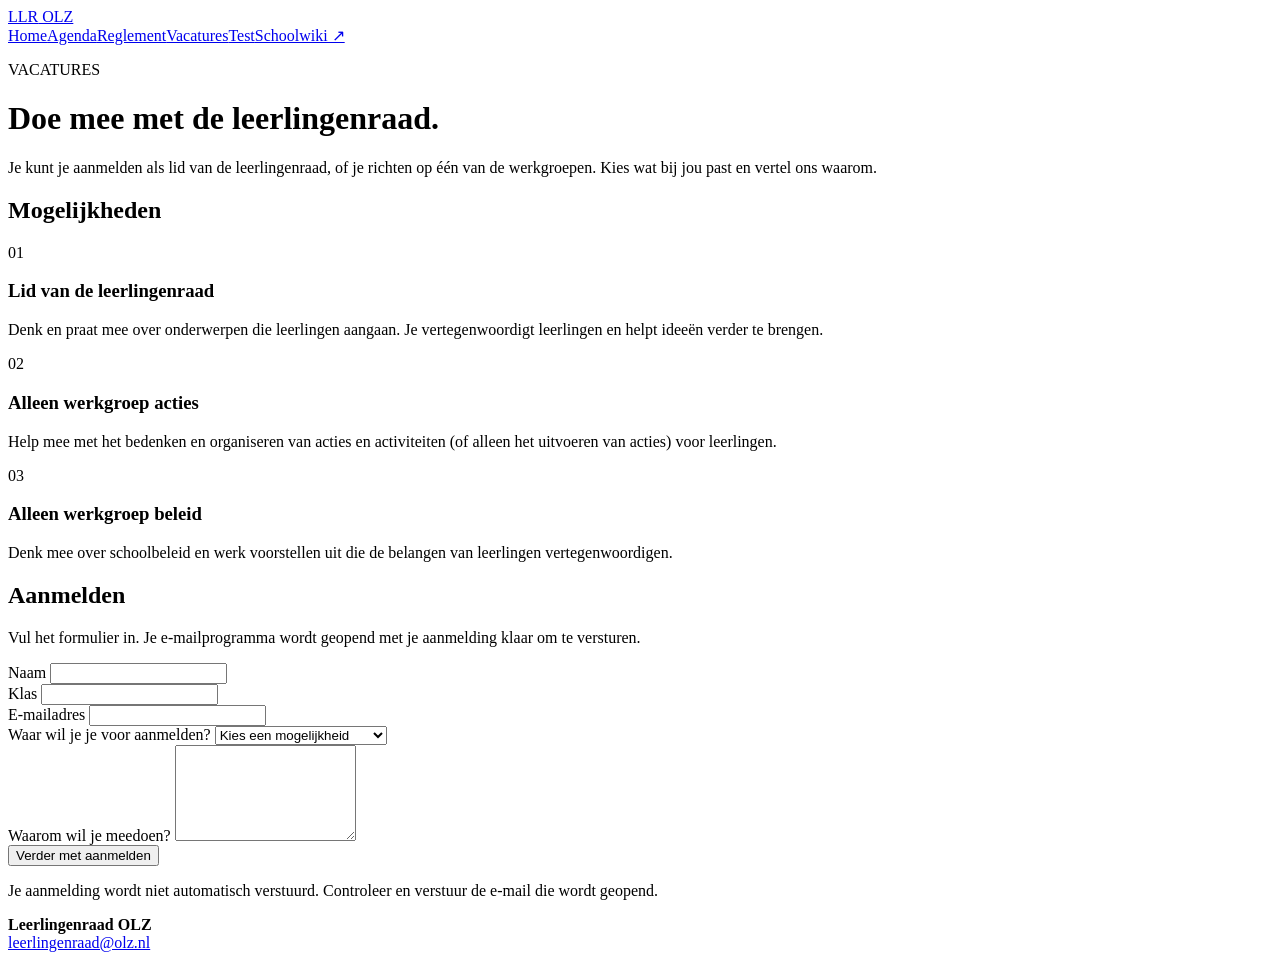
==== vacatures.html @ 8a71e436 "fix" ====
<!doctype html>
<html lang="nl">

<head>
    <meta charset="utf-8">
    <meta name="viewport" content="width=device-width,initial-scale=1">
    <title>Vacatures · LLR OLZ</title>
    <link rel="stylesheet" href="style.css">
</head>

<body>
    <header>
        <div class="bar"><a class="brand" href="index.html"><span>LLR</span> OLZ</a>
            <nav><a href="index.html">Home</a><a href="agenda.html">Agenda</a><a href="reglement.html">Reglement</a><a
                    class="active" href="vacatures.html">Vacatures</a><a href="test.html">Test</a><a
                    href="https://olz.schoolwiki.nl/openbaar-lycuem-zeist/onze-school#leerlingenraad"
                    target="_blank" rel="noopener">Schoolwiki ↗</a></nav>
        </div>
    </header>
    <main class="page">
        <p class="eyebrow">VACATURES</p>
        <h1>Doe mee met de leerlingenraad.</h1>
        <p class="lead">Je kunt je aanmelden als lid van de leerlingenraad, of je richten op één van de werkgroepen.
            Kies wat bij jou past en vertel ons waarom.</p>

        <h2>Mogelijkheden</h2>
        <section class="vacancy-grid" aria-label="Mogelijkheden om mee te doen">
            <article class="vacancy-card">
                <span class="num">01</span>
                <h3>Lid van de leerlingenraad</h3>
                <p>Denk en praat mee over onderwerpen die leerlingen aangaan. Je vertegenwoordigt leerlingen en helpt
                    ideeën verder te brengen.</p>
            </article>
            <article class="vacancy-card">
                <span class="num">02</span>
                <h3>Alleen werkgroep acties</h3>
                <p>Help mee met het bedenken en organiseren van acties en activiteiten (of alleen het uitvoeren van acties) voor leerlingen.</p>
            </article>
            <article class="vacancy-card">
                <span class="num">03</span>
                <h3>Alleen werkgroep beleid</h3>
                <p>Denk mee over schoolbeleid en werk voorstellen uit die de belangen van leerlingen vertegenwoordigen.</p>
            </article>
        </section>

        <section class="application" aria-labelledby="application-heading">
            <h2 id="application-heading">Aanmelden</h2>
            <p>Vul het formulier in. Je e-mailprogramma wordt geopend met je aanmelding klaar om te versturen.</p>
            <form id="application-form">
                <div class="form-field">
                    <label for="applicant-name">Naam</label>
                    <input id="applicant-name" name="name" type="text" autocomplete="name" required>
                </div>
                <div class="form-field">
                    <label for="applicant-class">Klas</label>
                    <input id="applicant-class" name="class" type="text" autocomplete="off" required>
                </div>
                <div class="form-field">
                    <label for="applicant-email">E-mailadres</label>
                    <input id="applicant-email" name="email" type="email" autocomplete="email" required>
                </div>
                <div class="form-field">
                    <label for="application-role">Waar wil je je voor aanmelden?</label>
                    <select id="application-role" name="role" required>
                        <option value="">Kies een mogelijkheid</option>
                        <option value="Lid van de leerlingenraad">Lid van de leerlingenraad</option>
                        <option value="Alleen werkgroep acties">Alleen werkgroep acties</option>
                        <option value="Alleen werkgroep beleid">Alleen werkgroep beleid</option>
                    </select>
                </div>
                <div class="form-field">
                    <label for="applicant-motivation">Waarom wil je meedoen?</label>
                    <textarea id="applicant-motivation" name="motivation" rows="6" required></textarea>
                </div>
                <button class="button" type="submit">Verder met aanmelden</button>
                <p class="form-note muted">Je aanmelding wordt niet automatisch verstuurd. Controleer en verstuur de
                    e-mail die wordt geopend.</p>
                <p id="application-status" class="result" aria-live="polite"></p>
            </form>
        </section>
    </main>
    <footer>
        <div><strong>Leerlingenraad OLZ</strong><br><a
                href="mailto:leerlingenraad@olz.nl">leerlingenraad@olz.nl</a></div>
    </footer>
    <script>
        document.getElementById('application-form').addEventListener('submit', event => {
            event.preventDefault();
            const form = event.currentTarget;
            if (!form.reportValidity()) return;

            const data = new FormData(form);
            const subject = 'Aanmelding leerlingenraad';
            const body = [
                `Naam: ${data.get('name')}`,
                `Klas: ${data.get('class')}`,
                `E-mailadres: ${data.get('email')}`,
                `Aanmelding voor: ${data.get('role')}`,
                '',
                'Motivatie:',
                data.get('motivation')
            ].join('\n');

            document.getElementById('application-status').textContent =
                'Je e-mailprogramma wordt geopend. Verstuur de e-mail daar om je aanmelding af te ronden.';
            window.location.href = `mailto:leerlingenraad@olz.nl?subject=${encodeURIComponent(subject)}&body=${encodeURIComponent(body)}`;
        });
    </script>
</body>

</html>
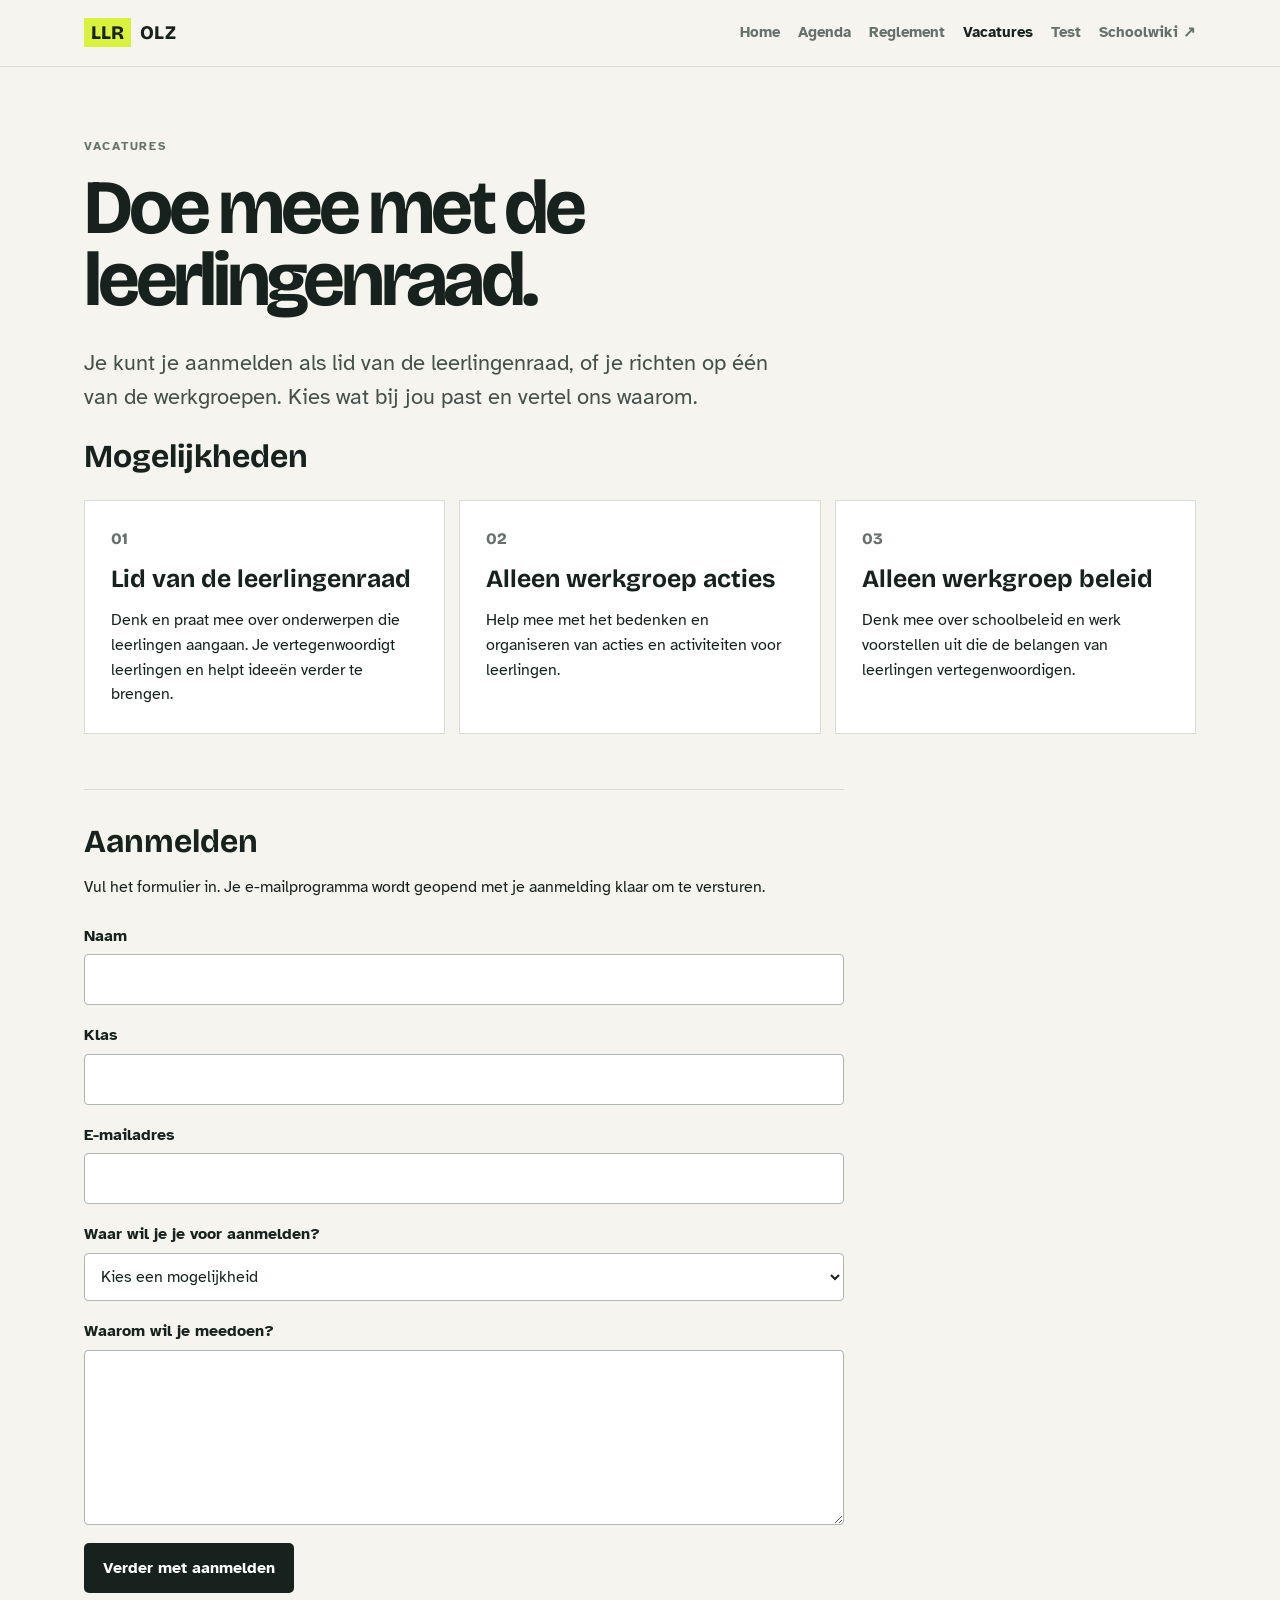
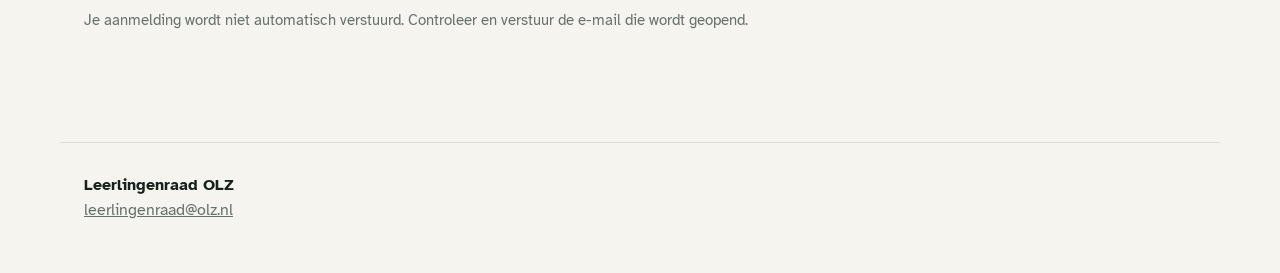
==== commit b8186d64: "first commit" ====
--- a/vacatures.html
+++ b/vacatures.html
@@ -34,7 +34,7 @@
             <article class="vacancy-card">
                 <span class="num">02</span>
                 <h3>Alleen werkgroep acties</h3>
-                <p>Help mee met het bedenken en organiseren van acties en activiteiten (of alleen het uitvoeren van acties) voor leerlingen.</p>
+                <p>Help mee met het bedenken en organiseren van acties en activiteiten voor leerlingen.</p>
             </article>
             <article class="vacancy-card">
                 <span class="num">03</span>
--- a/style.css
+++ b/style.css
@@ -0,0 +1,6 @@
+@import url('https://fonts.googleapis.com/css2?family=Atkinson+Hyperlegible:wght@400;700&family=Bricolage+Grotesque:opsz,wght@12..96,500;12..96,700;12..96,800&display=swap');
+:root{--ink:#17221e;--muted:#66716c;--paper:#f5f4ef;--card:#fff;--line:#d9ddd8;--accent:#d9f23d;--dark:#17221e}*{box-sizing:border-box}body{margin:0;background:var(--paper);color:var(--ink);font-family:'Atkinson Hyperlegible',Arial,sans-serif;line-height:1.55}a{color:inherit}header{border-bottom:1px solid var(--line);background:rgba(245,244,239,.95);position:sticky;top:0;z-index:10}.bar{max-width:1160px;margin:auto;padding:18px 24px;display:flex;align-items:center;justify-content:space-between;gap:24px}.brand{text-decoration:none;font-family:'Bricolage Grotesque';font-weight:800;font-size:1.2rem}.brand span{background:var(--accent);padding:3px 7px;margin-right:5px}nav{display:flex;gap:18px;flex-wrap:wrap;justify-content:flex-end}nav a{text-decoration:none;font-weight:700;color:var(--muted);font-size:.95rem}nav a:hover,nav .active{color:var(--ink)}main{max-width:1160px;margin:auto;padding:0 24px}.hero{padding:105px 0 90px;max-width:900px}.eyebrow{font-size:.78rem;font-weight:700;letter-spacing:.14em;color:var(--muted);margin:0 0 16px}.hero h1,h1{font-family:'Bricolage Grotesque';font-size:clamp(3rem,8vw,6.7rem);line-height:.94;letter-spacing:-.055em;margin:0 0 30px}.hero h1 em{font-style:normal;background:var(--accent);padding:0 .08em}.lead{font-size:1.35rem;max-width:700px;color:#45504b}.actions{display:flex;gap:12px;margin-top:30px;flex-wrap:wrap}.button{display:inline-block;background:var(--dark);color:white;padding:13px 19px;border-radius:5px;text-decoration:none;border:0;font:inherit;font-weight:700;cursor:pointer}.button.secondary{background:transparent;color:var(--ink);border:1px solid var(--ink)}.grid{display:grid;grid-template-columns:repeat(3,1fr);gap:14px;padding:30px 0 80px}.grid article{background:var(--card);padding:30px;min-height:230px;border:1px solid var(--line)}.num{font-family:'Bricolage Grotesque';font-weight:800;color:var(--muted)}h2,h3{font-family:'Bricolage Grotesque';line-height:1.05}article h2{font-size:2rem}.callout{background:var(--dark);color:white;padding:40px;display:flex;justify-content:space-between;align-items:center;gap:30px;margin:0 0 80px}.callout .eyebrow{color:#b9c1bc}.callout h2{font-size:2.4rem;margin:0 0 10px}.callout a{color:white}.textlink{font-weight:700;white-space:nowrap}.page{padding-top:70px;padding-bottom:90px}.page>h1{font-size:clamp(2.7rem,6vw,5.5rem);max-width:900px}.notice{background:var(--accent);padding:22px 26px;margin:35px 0 55px;display:flex;justify-content:space-between;gap:20px;font-weight:700}.empty{border:1px dashed #aeb7b2;padding:30px;margin-top:20px}.muted{color:var(--muted)}code{background:#e8e9e5;padding:2px 5px}.document{max-width:900px}.document h2{font-size:2rem;border-top:1px solid var(--line);padding-top:35px;margin-top:55px}.document h3{font-size:1.35rem;margin-top:30px}.document p{font-size:1.05rem}.document ul{padding-left:25px}.document li{margin:.35rem 0}fieldset{border:1px solid var(--line);background:white;margin:18px 0;padding:25px}legend{font-family:'Bricolage Grotesque';font-size:1.3rem;font-weight:700;padding:0 5px}label{display:block;padding:8px 0}input{margin-right:8px}.result{font-size:1.2rem;font-weight:700;margin-top:20px}footer{border-top:1px solid var(--line);max-width:1160px;margin:auto;padding:30px 24px 50px;display:flex;justify-content:space-between;gap:20px;color:var(--muted)}footer strong{color:var(--ink)}@media(max-width:760px){.bar{align-items:flex-start;flex-direction:column}nav{justify-content:flex-start;gap:12px}.hero{padding:70px 0}.grid{grid-template-columns:1fr}.callout{display:block}.textlink{display:inline-block;margin-top:20px}.notice{display:block}.notice span{display:block;margin-top:5px}footer{display:block}.page{padding-top:45px}}
+.meeting-list{display:grid;grid-template-columns:repeat(2,minmax(0,1fr));gap:14px;margin:20px 0 18px}.meeting-card{background:var(--card);border:1px solid var(--line);padding:24px}.meeting-card .eyebrow{margin-bottom:12px}.meeting-card h3{font-size:1.45rem;margin:0 0 12px}.meeting-card p:last-child{margin-bottom:0}.page>h2{font-size:2rem}
+@media(max-width:760px){.meeting-list{grid-template-columns:1fr}}
+.vacancy-grid{display:grid;grid-template-columns:repeat(3,minmax(0,1fr));gap:14px;margin:20px 0 55px}.vacancy-card{background:var(--card);border:1px solid var(--line);padding:26px}.vacancy-card h3{font-size:1.55rem;margin:14px 0}.vacancy-card p{margin-bottom:0}.application{max-width:760px;border-top:1px solid var(--line);padding-top:35px}.application h2{font-size:2rem;margin:0 0 12px}.application form{margin-top:24px}.form-field{margin:0 0 18px}.form-field label{font-weight:700;padding:0 0 6px}.form-field input,.form-field select,.form-field textarea{display:block;width:100%;margin:0;padding:12px;border:1px solid #aeb7b2;border-radius:4px;background:var(--card);color:var(--ink);font:inherit}.form-field textarea{resize:vertical}.form-field input:focus,.form-field select:focus,.form-field textarea:focus{outline:2px solid var(--dark);outline-offset:2px}.form-note{font-size:.95rem;margin-bottom:0}
+@media(max-width:760px){.vacancy-grid{grid-template-columns:1fr}}
